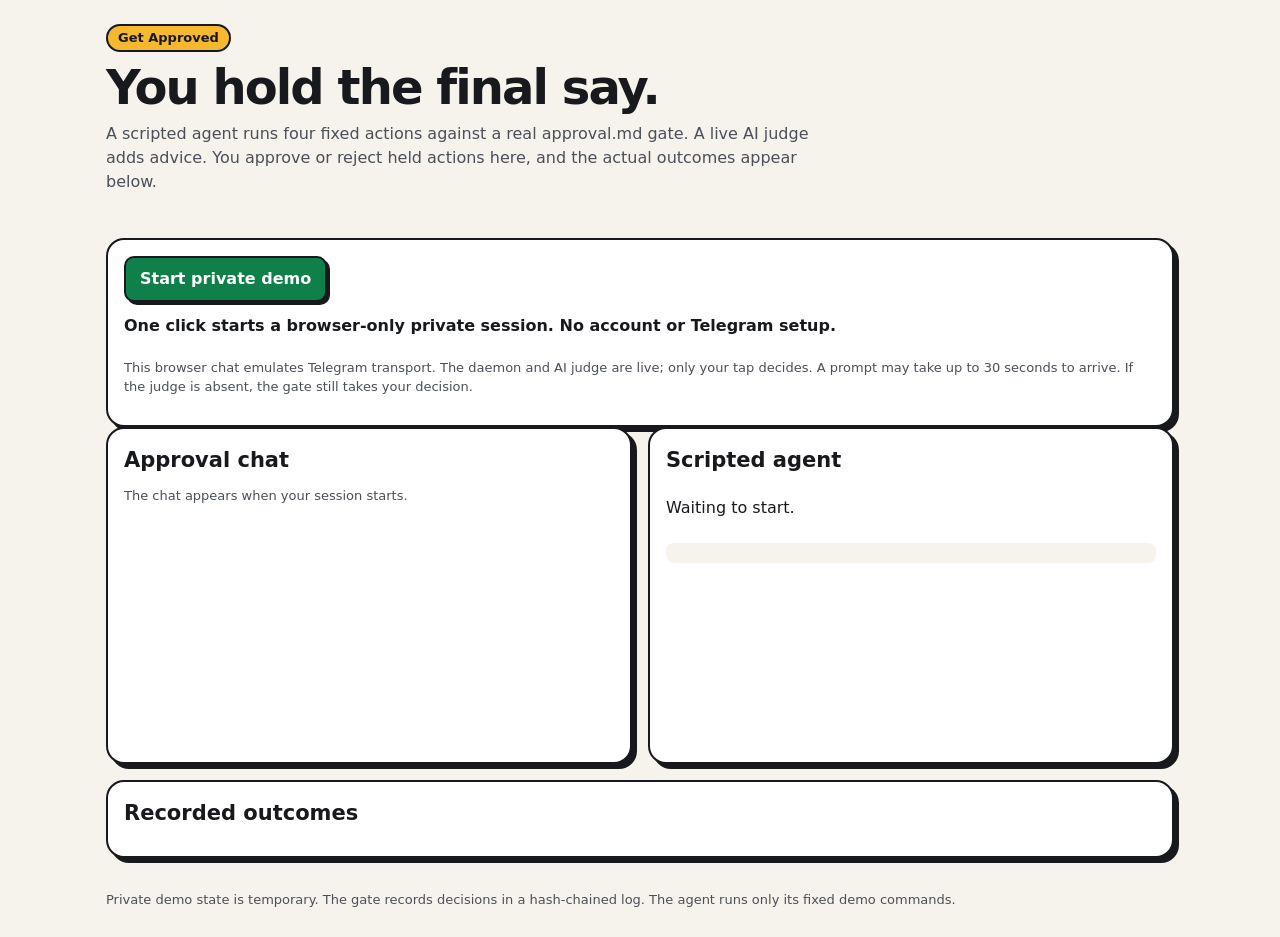
==== gateway/page.html @ 68e30655 "feat(tryit): private one-click hosted approval demo" ====
<!doctype html><html lang="en"><head><meta charset="utf-8"><meta name="viewport" content="width=device-width,initial-scale=1"><meta name="base-path" content=""><title>Get Approved · live demo</title><style>:root{color-scheme:light;--paper:#f6f3ec;--surface:#fff;--ink:#17191d;--ink2:#4a4f58;--line:#ddd7cb;--green:#10804a;--soft:#e6f4e9;--red:#c4331b;--redsoft:#fbe7e2;--gold:#f5b82e;--amber:#ff8a1f;--ambersoft:#ffe6c7}
@media(prefers-color-scheme:dark){:root{color-scheme:dark;--paper:#050608;--surface:#101318;--ink:#f7f8f8;--ink2:#c9cbd0;--line:#343840;--green:#2fc57a;--soft:#153b28;--red:#ff8a78;--redsoft:#421f1d;--gold:#ffd060;--amber:#ffab40;--ambersoft:#49321b}}
*{box-sizing:border-box}body{margin:0;background:var(--paper);color:var(--ink);font:16px/1.5 'Avenir Next',Seravek,system-ui,sans-serif}main,header,footer{max-width:1100px;margin:auto;padding:16px}header{padding-top:24px}h1{font-size:clamp(28px,5vw,48px);line-height:1.05;margin:0 0 10px;font-weight:900;letter-spacing:-.04em}h2{font-size:21px;margin:0 0 10px}p{margin:0 0 12px}.lede{max-width:70ch;color:var(--ink2)}.tag{display:inline-block;background:var(--gold);color:#17191d;border:2px solid #17191d;border-radius:30px;padding:2px 10px;font-size:13px;font-weight:800;margin-bottom:10px}.layout{display:grid;gap:16px}@media(min-width:780px){.layout{grid-template-columns:minmax(0,1fr) minmax(0,1fr)}#record{grid-column:1/-1}}.card{background:var(--surface);border:2px solid var(--ink);border-radius:18px;box-shadow:5px 5px 0 var(--ink);padding:16px;min-width:0}.row{display:flex;gap:10px;flex-wrap:wrap;align-items:center}button{font:inherit;font-weight:800;cursor:pointer;border:2px solid var(--ink);border-radius:10px;padding:9px 14px;background:var(--green);color:white;box-shadow:3px 3px 0 var(--ink)}button.secondary{background:var(--surface);color:var(--ink)}button.reject{background:var(--red)}button:disabled{opacity:.55;cursor:default}button:focus-visible,a:focus-visible{outline:3px solid var(--gold);outline-offset:3px}#notice{min-height:2em;margin-top:12px;font-weight:700}#notice.bad{color:var(--red)}.fine{font-size:13px;color:var(--ink2)}.list{list-style:none;margin:0;padding:0}.list li{border-top:1px solid var(--line);padding:10px 0}.list li:first-child{border-top:0}.status{display:inline-block;font-size:12px;border-radius:20px;padding:2px 9px;margin-right:7px;background:var(--soft);color:var(--green);font-weight:800}.status.bad{background:var(--redsoft);color:var(--red)}.status.wait{background:var(--ambersoft);color:#784305}code,pre{font:13px/1.4 ui-monospace,Menlo,monospace;overflow-wrap:anywhere}pre{white-space:pre-wrap;max-height:180px;overflow:auto;background:var(--paper);padding:10px;border-radius:8px}#chat{min-height:260px;max-height:610px;overflow:auto}.message{padding:10px;margin:8px 0;border-radius:12px;background:var(--paper);border:1px solid var(--line)}.message.judge{border-left:5px solid var(--gold)}.message.gate{border-left:5px solid var(--green)}.message strong{display:block;font-size:13px;margin-bottom:3px}.message p{white-space:pre-wrap;overflow-wrap:anywhere}.message .row{margin-top:8px}dl{display:grid;grid-template-columns:max-content 1fr;gap:5px 12px;margin:0}dt{color:var(--ink2)}dd{margin:0;overflow-wrap:anywhere}footer{font-size:13px;color:var(--ink2);padding-bottom:28px}@media(prefers-reduced-motion:reduce){*{scroll-behavior:auto!important;animation:none!important;transition:none!important}}</style></head><body>
<header><span class="tag">Get Approved</span><h1>You hold the final say.</h1><p class="lede">A scripted agent runs four fixed actions against a real approval.md gate. A live AI judge adds advice. You approve or reject held actions here, and the actual outcomes appear below.</p></header>
<main><section class="card" aria-label="Demo controls"><div class="row"><button id="start" type="button">Start private demo</button><button id="restart" type="button" class="secondary" hidden>Run again</button><button id="retry-run" type="button" class="secondary" hidden>Retry the agent</button><strong id="session-state"></strong><span id="judge-state" class="fine"></span></div><p id="notice" role="status" aria-live="polite">One click starts a browser-only private session. No account or Telegram setup.</p><p class="fine">This browser chat emulates Telegram transport. The daemon and AI judge are live; only your tap decides. A prompt may take up to 30 seconds to arrive. If the judge is absent, the gate still takes your decision.</p></section><div class="layout"><section class="card" aria-label="Approval chat"><h2>Approval chat</h2><div id="chat" role="log" aria-live="polite" aria-relevant="additions text"><p class="fine">The chat appears when your session starts.</p></div></section><section class="card" aria-label="Agent run"><h2>Scripted agent</h2><ol class="list" id="scenarios"><li>Waiting to start.</li></ol><pre id="lines"></pre></section><section class="card" id="record" aria-label="Recorded outcomes"><h2>Recorded outcomes</h2><dl id="chain"></dl></section></div></main><footer>Private demo state is temporary. The gate records decisions in a hash-chained log. The agent runs only its fixed demo commands.</footer><script>(()=>{'use strict';
const $=id=>document.getElementById(id),meta=document.querySelector('meta[name=\"base-path\"]'),base=location.pathname==='/'?new URL('.',location.href):meta&&meta.content?new URL(meta.content.replace(/\/?$/,'/'),location.origin):new URL('.',location.href),key='approved-demo-session';
function storedToken(){try{return sessionStorage.getItem(key)||'';}catch{return '';}}
function saveToken(value){try{sessionStorage.setItem(key,value);}catch{}}
function forgetToken(){try{sessionStorage.removeItem(key);}catch{}}
let token=storedToken(),busy=false,polling=false,started=false,runAttempted=false,lastChat='';
function message(text,bad=false){$('notice').textContent=text;$('notice').className=bad?'bad':'';}
function el(tag,cls,value){const n=document.createElement(tag);if(cls)n.className=cls;if(value!==undefined&&value!==null)n.textContent=String(value);return n;}
function status(value){const bad=/reject|block|fail|error/.test(value),wait=/wait|pending|prepar|start|expir|absent/.test(value);return el('span','status'+(bad?' bad':wait?' wait':''),value);}
async function request(path,method='GET',body){const h={};if(token)h['X-Approved-Session']=token;if(method==='POST')h['Content-Type']='application/json';let r;try{r=await fetch(new URL(path,base),{method,headers:h,body:method==='POST'?JSON.stringify(body||{}):undefined,cache:'no-store',redirect:'error',credentials:'omit'});}catch(e){throw Error('The demo connection failed. Retry in a moment.');}let data={};try{data=await r.json();}catch(e){}if(!r.ok){const err=Error(data.message||({429:'The demo is at capacity. Retry shortly.',503:'The demo is starting. Retry shortly.',401:'This session expired. Start a new one.',410:'This session expired. Start a new one.'}[r.status]||'The demo could not answer. Retry.'));err.status=r.status;throw err;}return data;}
function clearSession(){token='';forgetToken();started=false;runAttempted=false;$('restart').hidden=true;$('retry-run').hidden=true;$('session-state').textContent='';$('judge-state').textContent='';$('chat').replaceChildren();$('scenarios').replaceChildren();$('lines').textContent='';$('chain').replaceChildren();lastChat='';}
async function allocate(){if(busy||token)return;busy=true;$('start').disabled=true;message('Starting a private demo session…');try{const s=await request('api/session','POST');if(!s.session_token)throw Error('The demo did not return a session. Retry.');token=s.session_token;saveToken(token);started=false;runAttempted=false;message('Preparing your demo. This usually takes a few seconds.');}catch(e){message(e.status===502||!e.status?'The session request could not be confirmed. Wait a few minutes, then reload to try again.':e.message,true);if(e.status&&e.status!==502)$('start').disabled=false;}finally{busy=false;}}
async function warm(){const until=Date.now()+90000;while(Date.now()<until){message('Waking the live demo. This can take around 30 seconds…');try{const health=await request('health');if(health.status==='ok')return;}catch(e){if(e.status&&e.status!==502&&e.status!==503)throw e;}await new Promise(resolve=>setTimeout(resolve,2000));}throw Error('The demo did not wake in time. Try again shortly.');}
async function begin(){if(busy||token)return;busy=true;$('start').disabled=true;try{await warm();}catch(e){message(e.message,true);$('start').disabled=false;return;}finally{busy=false;}await allocate();if(token)await poll();}
async function run(){if(started||busy||!token)return;busy=true;$('restart').disabled=true;runAttempted=true;started=true;$('retry-run').hidden=true;message('Starting the scripted agent…');try{await request('api/run','POST');message('Agent running. Watch the chat and decide each held action.');}catch(e){started=false;$('retry-run').hidden=false;message(e.message,true);}finally{busy=false;}}
const TRACE=/^https:\/\/wandb\.ai\/[A-Za-z0-9._-]+\/[A-Za-z0-9._-]+\/r\/call\/[A-Za-z0-9-]+$/;
function traceLink(url){if(typeof url!=='string'||!TRACE.test(url))return null;const a=el('a',null,'Weave trace');a.href=url;a.target='_blank';a.rel='noopener noreferrer';return a;}
function plainTelegram(value){return String(value||'').replace(/<[^>]*>/g,'').replace(/&(#(?:x[0-9a-f]+|[0-9]+)|amp|lt|gt|quot|apos|#39);/gi,(_,e)=>{const v=e.toLowerCase();if(v==='amp')return '&';if(v==='lt')return '<';if(v==='gt')return '>';if(v==='quot')return '\"';if(v==='apos'||v==='#39')return "'";const n=v[1]==='x'?parseInt(v.slice(2),16):parseInt(v.slice(1),10);return Number.isFinite(n)&&n<=0x10ffff?String.fromCodePoint(n):'';});}
function absentReason(reason){const known={'budget-exhausted':'the live judge allowance is used up','daily-cap':'today, the live judge allowance is used up','hourly-limit':'the hourly live judge allowance is used up'};return known[reason]||reason;}
function renderRun(r){const list=$('scenarios');list.replaceChildren();if(!r){list.appendChild(el('li',null,'The scripted agent has not started.'));$('lines').textContent='';return;}for(const s of r.scenarios||[]){const li=el('li');li.appendChild(status(s.status||'pending'));li.appendChild(el('code',null,s.command||''));if(s.why)li.appendChild(el('p','fine',s.why));if(s.detail)li.appendChild(el('p','fine',s.detail));if(s.judge){let text=s.judge.state==='verdict'?'AI judge (advisory): '+s.judge.verdict+(s.judge.note?' — '+s.judge.note:''):s.judge.state==='absent'?'Judge absent'+(s.judge.reason?' — '+absentReason(s.judge.reason):'')+'. Your tap still decides.':'AI judge: '+s.judge.state;const jp=el('p','fine',text);const link=traceLink(s.judge.trace_url);if(link){jp.append(' ',link);}li.appendChild(jp);}list.appendChild(li);}$('lines').textContent=(r.lines||[]).join('\n');if(r.state==='done'){message('Run complete: '+(r.end_reason||'see the outcomes below.'));$('restart').disabled=false;}else $('restart').disabled=true;}
function renderRecord(rec){const dl=$('chain');dl.replaceChildren();if(!rec)return;const rows=[["Judge's log follow",rec.judge_chain||'unknown'],['approval log verify',(rec.log_verify||{}).status||'unknown'],['Verified log records',String((rec.log_verify||{}).records??'unknown')]];for(const [k,v] of rows){dl.append(el('dt',null,k),el('dd',null,v));}}
function renderChat(data){if(!Array.isArray(data.messages))return;const serial=JSON.stringify(data.messages);if(serial===lastChat)return;lastChat=serial;const box=$('chat');box.replaceChildren();if(!data.messages.length){box.appendChild(el('p','fine','Waiting for the first approval prompt…'));return;}for(const m of data.messages){const outer=el('article','message '+(m.bot==='judge'?'judge':'gate'));outer.appendChild(el('strong',null,m.bot==='judge'?'AI judge · advisory only':m.bot==='gate'?'Approval bot · browser chat emulating Telegram':'Demo transport message'));outer.appendChild(el('p',null,plainTelegram(m.text)));if(Array.isArray(m.buttons)&&m.buttons.length){const row=el('div','row');for(const b of m.buttons){if(typeof b.text!=='string'||typeof b.data!=='string')continue;const btn=el('button',/reject/i.test(b.text)?'reject':'',b.text);btn.type='button';btn.addEventListener('click',async()=>{btn.disabled=true;try{await request('approver/api/tap','POST',{message_id:m.message_id,data:b.data});message('Decision delivered to the real approval gate.');await poll();}catch(e){message(e.message,true);btn.disabled=false;}});row.appendChild(btn);}outer.appendChild(row);}box.appendChild(outer);}box.scrollTop=box.scrollHeight;}
async function poll(){if(!token||polling||busy)return;polling=true;try{const s=await request('api/state');const life=s.session||{};if(life.state==='starting'){message('Preparing your private demo. The machine is starting…');return;}if(life.state==='expired'){clearSession();$('start').disabled=false;message('This session expired. Start a new demo.',true);return;}if(life.state==='failed'){clearSession();$('start').disabled=false;message(life.message||'The demo could not start. Try again.',true);return;}if(life.state!=='ready'){message('Waiting for the demo to become ready…');return;}$('start').disabled=true;$('restart').hidden=false;$('session-state').textContent='Private demo ready';$('judge-state').textContent=s.health&&s.health.parts&&s.health.parts.judge?'Judge process running; advisories can still be absent':'Judge process absent; your decisions still work';if(!runAttempted&&!s.run)await run();else if(s.run){started=true;runAttempted=true;$('retry-run').hidden=true;}renderRun(s.run);renderRecord(s.record);const chat=await request('approver/api/chat');renderChat(chat);}catch(e){if(e.status===401||e.status===403||e.status===410){clearSession();$('start').disabled=false;message('This session expired. Start a new demo.',true);}else message(e.message,true);}finally{polling=false;}}
$('retry-run').addEventListener('click',run);$('start').addEventListener('click',begin);$('restart').addEventListener('click',async()=>{if(busy||!token)return;busy=true;$('restart').disabled=true;try{await request('api/reset','POST');started=false;runAttempted=false;lastChat='';$('chat').replaceChildren();$('scenarios').replaceChildren();$('lines').textContent='';$('chain').replaceChildren();message('View reset. The recorded log is untouched.');}catch(e){message(e.message,true);$('restart').disabled=false;return;}finally{busy=false;}await run();});if(token){$('start').disabled=true;$('restart').hidden=false;poll();}else if(new URL(location.href).searchParams.get('auto')==='1'){$('start').click();}setInterval(poll,1700);
})();</script></body></html>
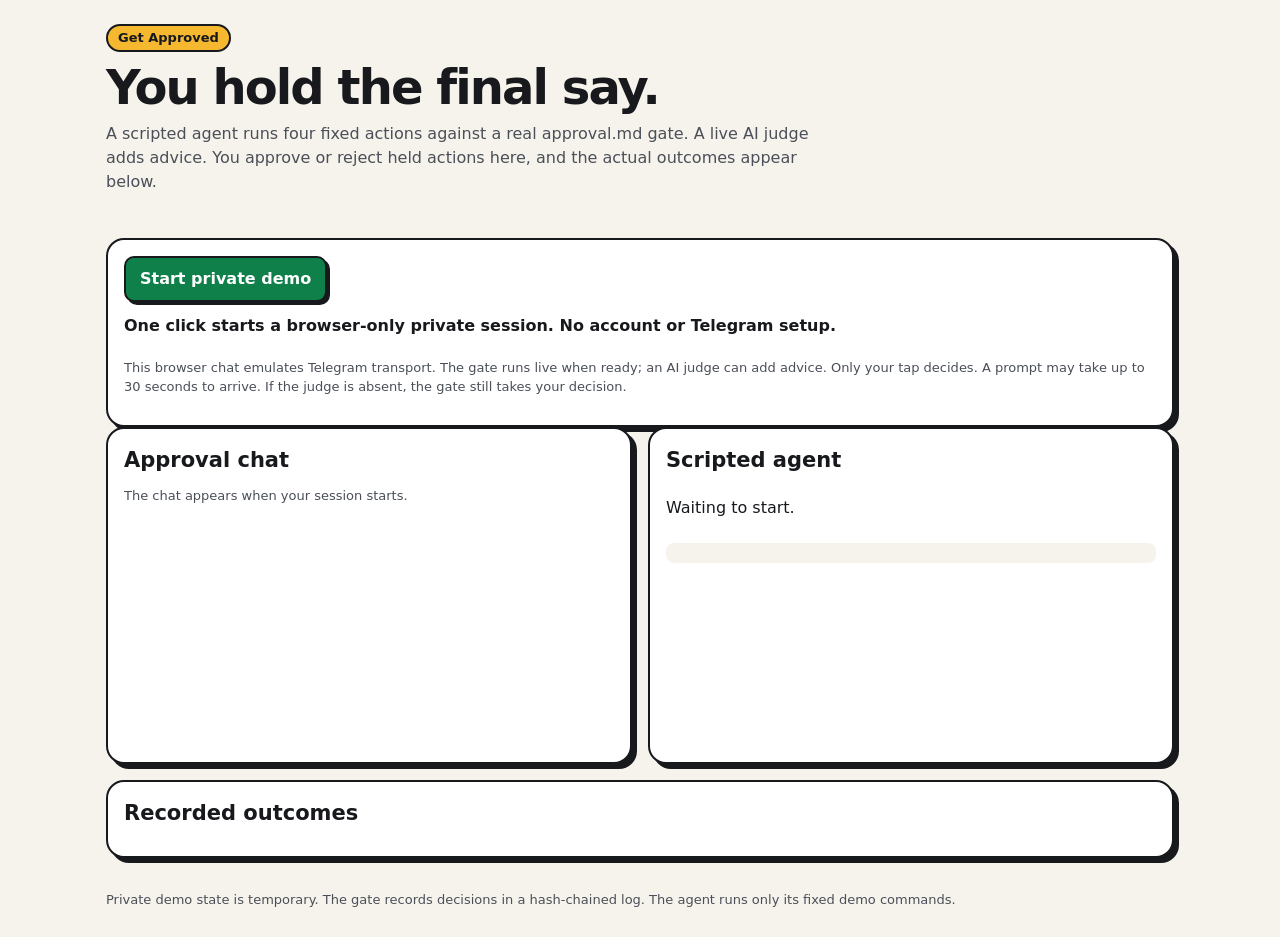
==== commit cc1968f2: "fix(tryit): isolate bot registry for reused demo slots" ====
--- a/gateway/page.html
+++ b/gateway/page.html
@@ -2,21 +2,23 @@
 @media(prefers-color-scheme:dark){:root{color-scheme:dark;--paper:#050608;--surface:#101318;--ink:#f7f8f8;--ink2:#c9cbd0;--line:#343840;--green:#2fc57a;--soft:#153b28;--red:#ff8a78;--redsoft:#421f1d;--gold:#ffd060;--amber:#ffab40;--ambersoft:#49321b}}
 *{box-sizing:border-box}body{margin:0;background:var(--paper);color:var(--ink);font:16px/1.5 'Avenir Next',Seravek,system-ui,sans-serif}main,header,footer{max-width:1100px;margin:auto;padding:16px}header{padding-top:24px}h1{font-size:clamp(28px,5vw,48px);line-height:1.05;margin:0 0 10px;font-weight:900;letter-spacing:-.04em}h2{font-size:21px;margin:0 0 10px}p{margin:0 0 12px}.lede{max-width:70ch;color:var(--ink2)}.tag{display:inline-block;background:var(--gold);color:#17191d;border:2px solid #17191d;border-radius:30px;padding:2px 10px;font-size:13px;font-weight:800;margin-bottom:10px}.layout{display:grid;gap:16px}@media(min-width:780px){.layout{grid-template-columns:minmax(0,1fr) minmax(0,1fr)}#record{grid-column:1/-1}}.card{background:var(--surface);border:2px solid var(--ink);border-radius:18px;box-shadow:5px 5px 0 var(--ink);padding:16px;min-width:0}.row{display:flex;gap:10px;flex-wrap:wrap;align-items:center}button{font:inherit;font-weight:800;cursor:pointer;border:2px solid var(--ink);border-radius:10px;padding:9px 14px;background:var(--green);color:white;box-shadow:3px 3px 0 var(--ink)}button.secondary{background:var(--surface);color:var(--ink)}button.reject{background:var(--red)}button:disabled{opacity:.55;cursor:default}button:focus-visible,a:focus-visible{outline:3px solid var(--gold);outline-offset:3px}#notice{min-height:2em;margin-top:12px;font-weight:700}#notice.bad{color:var(--red)}.fine{font-size:13px;color:var(--ink2)}.list{list-style:none;margin:0;padding:0}.list li{border-top:1px solid var(--line);padding:10px 0}.list li:first-child{border-top:0}.status{display:inline-block;font-size:12px;border-radius:20px;padding:2px 9px;margin-right:7px;background:var(--soft);color:var(--green);font-weight:800}.status.bad{background:var(--redsoft);color:var(--red)}.status.wait{background:var(--ambersoft);color:#784305}code,pre{font:13px/1.4 ui-monospace,Menlo,monospace;overflow-wrap:anywhere}pre{white-space:pre-wrap;max-height:180px;overflow:auto;background:var(--paper);padding:10px;border-radius:8px}#chat{min-height:260px;max-height:610px;overflow:auto}.message{padding:10px;margin:8px 0;border-radius:12px;background:var(--paper);border:1px solid var(--line)}.message.judge{border-left:5px solid var(--gold)}.message.gate{border-left:5px solid var(--green)}.message strong{display:block;font-size:13px;margin-bottom:3px}.message p{white-space:pre-wrap;overflow-wrap:anywhere}.message .row{margin-top:8px}dl{display:grid;grid-template-columns:max-content 1fr;gap:5px 12px;margin:0}dt{color:var(--ink2)}dd{margin:0;overflow-wrap:anywhere}footer{font-size:13px;color:var(--ink2);padding-bottom:28px}@media(prefers-reduced-motion:reduce){*{scroll-behavior:auto!important;animation:none!important;transition:none!important}}</style></head><body>
 <header><span class="tag">Get Approved</span><h1>You hold the final say.</h1><p class="lede">A scripted agent runs four fixed actions against a real approval.md gate. A live AI judge adds advice. You approve or reject held actions here, and the actual outcomes appear below.</p></header>
-<main><section class="card" aria-label="Demo controls"><div class="row"><button id="start" type="button">Start private demo</button><button id="restart" type="button" class="secondary" hidden>Run again</button><button id="retry-run" type="button" class="secondary" hidden>Retry the agent</button><strong id="session-state"></strong><span id="judge-state" class="fine"></span></div><p id="notice" role="status" aria-live="polite">One click starts a browser-only private session. No account or Telegram setup.</p><p class="fine">This browser chat emulates Telegram transport. The daemon and AI judge are live; only your tap decides. A prompt may take up to 30 seconds to arrive. If the judge is absent, the gate still takes your decision.</p></section><div class="layout"><section class="card" aria-label="Approval chat"><h2>Approval chat</h2><div id="chat" role="log" aria-live="polite" aria-relevant="additions text"><p class="fine">The chat appears when your session starts.</p></div></section><section class="card" aria-label="Agent run"><h2>Scripted agent</h2><ol class="list" id="scenarios"><li>Waiting to start.</li></ol><pre id="lines"></pre></section><section class="card" id="record" aria-label="Recorded outcomes"><h2>Recorded outcomes</h2><dl id="chain"></dl></section></div></main><footer>Private demo state is temporary. The gate records decisions in a hash-chained log. The agent runs only its fixed demo commands.</footer><script>(()=>{'use strict';
+<main><section class="card" aria-label="Demo controls"><div class="row"><button id="start" type="button">Start private demo</button><button id="restart" type="button" class="secondary" hidden>Run again</button><button id="retry-run" type="button" class="secondary" hidden>Retry the agent</button><strong id="session-state"></strong><span id="judge-state" class="fine"></span></div><p id="notice" role="status" aria-live="polite">One click starts a browser-only private session. No account or Telegram setup.</p><p class="fine">This browser chat emulates Telegram transport. The gate runs live when ready; an AI judge can add advice. Only your tap decides. A prompt may take up to 30 seconds to arrive. If the judge is absent, the gate still takes your decision.</p></section><div class="layout"><section class="card" aria-label="Approval chat"><h2>Approval chat</h2><div id="chat" role="log" aria-live="polite" aria-relevant="additions text"><p class="fine">The chat appears when your session starts.</p></div></section><section class="card" aria-label="Agent run"><h2>Scripted agent</h2><ol class="list" id="scenarios"><li>Waiting to start.</li></ol><pre id="lines"></pre></section><section class="card" id="record" aria-label="Recorded outcomes"><h2>Recorded outcomes</h2><dl id="chain"></dl></section></div></main><footer>Private demo state is temporary. The gate records decisions in a hash-chained log. The agent runs only its fixed demo commands.</footer><script>(()=>{'use strict';
 const $=id=>document.getElementById(id),meta=document.querySelector('meta[name=\"base-path\"]'),base=location.pathname==='/'?new URL('.',location.href):meta&&meta.content?new URL(meta.content.replace(/\/?$/,'/'),location.origin):new URL('.',location.href),key='approved-demo-session';
 function storedToken(){try{return sessionStorage.getItem(key)||'';}catch{return '';}}
 function saveToken(value){try{sessionStorage.setItem(key,value);}catch{}}
 function forgetToken(){try{sessionStorage.removeItem(key);}catch{}}
-let token=storedToken(),busy=false,polling=false,started=false,runAttempted=false,lastChat='';
+let token=storedToken(),busy=false,polling=false,started=false,runAttempted=false,runUncertain=false,lastChat='';
 function message(text,bad=false){$('notice').textContent=text;$('notice').className=bad?'bad':'';}
 function el(tag,cls,value){const n=document.createElement(tag);if(cls)n.className=cls;if(value!==undefined&&value!==null)n.textContent=String(value);return n;}
 function status(value){const bad=/reject|block|fail|error/.test(value),wait=/wait|pending|prepar|start|expir|absent/.test(value);return el('span','status'+(bad?' bad':wait?' wait':''),value);}
-async function request(path,method='GET',body){const h={};if(token)h['X-Approved-Session']=token;if(method==='POST')h['Content-Type']='application/json';let r;try{r=await fetch(new URL(path,base),{method,headers:h,body:method==='POST'?JSON.stringify(body||{}):undefined,cache:'no-store',redirect:'error',credentials:'omit'});}catch(e){throw Error('The demo connection failed. Retry in a moment.');}let data={};try{data=await r.json();}catch(e){}if(!r.ok){const err=Error(data.message||({429:'The demo is at capacity. Retry shortly.',503:'The demo is starting. Retry shortly.',401:'This session expired. Start a new one.',410:'This session expired. Start a new one.'}[r.status]||'The demo could not answer. Retry.'));err.status=r.status;throw err;}return data;}
-function clearSession(){token='';forgetToken();started=false;runAttempted=false;$('restart').hidden=true;$('retry-run').hidden=true;$('session-state').textContent='';$('judge-state').textContent='';$('chat').replaceChildren();$('scenarios').replaceChildren();$('lines').textContent='';$('chain').replaceChildren();lastChat='';}
-async function allocate(){if(busy||token)return;busy=true;$('start').disabled=true;message('Starting a private demo session…');try{const s=await request('api/session','POST');if(!s.session_token)throw Error('The demo did not return a session. Retry.');token=s.session_token;saveToken(token);started=false;runAttempted=false;message('Preparing your demo. This usually takes a few seconds.');}catch(e){message(e.status===502||!e.status?'The session request could not be confirmed. Wait a few minutes, then reload to try again.':e.message,true);if(e.status&&e.status!==502)$('start').disabled=false;}finally{busy=false;}}
+async function request(path,method='GET',body){const h={};if(token)h['X-Approved-Session']=token;if(method==='POST')h['Content-Type']='application/json';let r;try{r=await fetch(new URL(path,base),{method,headers:h,body:method==='POST'?JSON.stringify(body||{}):undefined,cache:'no-store',redirect:'error',credentials:'omit'});}catch(e){throw Error('The demo connection failed. Retry in a moment.');}let data={};try{data=await r.json();}catch(e){}if(!r.ok){const err=Error(data.message||({429:'The demo is at capacity. Retry shortly.',503:'The demo is starting. Retry shortly.',401:'This session expired. Start a new one.',410:'This session expired. Start a new one.'}[r.status]||'The demo could not answer. Retry.'));err.status=r.status;err.code=typeof data.code==='string'?data.code:'';throw err;}return data;}
+function clearSession(){token='';forgetToken();started=false;runAttempted=false;runUncertain=false;$('restart').hidden=true;$('retry-run').hidden=true;$('session-state').textContent='';$('judge-state').textContent='';$('chat').replaceChildren();$('scenarios').replaceChildren();$('lines').textContent='';$('chain').replaceChildren();lastChat='';}
+async function allocate(){if(busy||token)return;busy=true;$('start').disabled=true;message('Starting a private demo session…');try{const s=await request('api/session','POST');if(!s.session_token)throw Error('The demo did not return a session. Retry.');token=s.session_token;saveToken(token);started=false;runAttempted=false;runUncertain=false;message('Preparing your demo. This usually takes a few seconds.');}catch(e){message(e.status===502||!e.status?'The session request could not be confirmed. Wait a few minutes, then reload to try again.':e.message,true);if(e.status&&e.status!==502)$('start').disabled=false;}finally{busy=false;}}
 async function warm(){const until=Date.now()+90000;while(Date.now()<until){message('Waking the live demo. This can take around 30 seconds…');try{const health=await request('health');if(health.status==='ok')return;}catch(e){if(e.status&&e.status!==502&&e.status!==503)throw e;}await new Promise(resolve=>setTimeout(resolve,2000));}throw Error('The demo did not wake in time. Try again shortly.');}
 async function begin(){if(busy||token)return;busy=true;$('start').disabled=true;try{await warm();}catch(e){message(e.message,true);$('start').disabled=false;return;}finally{busy=false;}await allocate();if(token)await poll();}
-async function run(){if(started||busy||!token)return;busy=true;$('restart').disabled=true;runAttempted=true;started=true;$('retry-run').hidden=true;message('Starting the scripted agent…');try{await request('api/run','POST');message('Agent running. Watch the chat and decide each held action.');}catch(e){started=false;$('retry-run').hidden=false;message(e.message,true);}finally{busy=false;}}
+const SAFE_RUN_REFUSALS=new Set(['starting','session-starting','chat-unavailable']);
+function delay(ms){return new Promise(resolve=>setTimeout(resolve,ms));}
+async function run(){if(started||busy||!token)return;busy=true;$('restart').disabled=true;runAttempted=true;runUncertain=false;started=true;$('retry-run').hidden=true;const until=Date.now()+90000;let ambiguousPost=false;message('Preparing the agent and approver chat…');try{while(Date.now()<until){let s;try{s=await request('api/state');}catch(e){if(e.status===502||e.status===503){message('Waiting for the gate to answer…');await delay(1500);continue;}throw e;}$('session-state').textContent=s.health&&s.health.ok?'Private demo ready':'Preparing approval gate';if(s.run){message('Agent running. Watch the chat and decide each held action.');return;}if(s.session&&s.session.state==='ready'&&s.health&&s.health.ok){try{await request('api/run','POST');message('Agent running. Watch the chat and decide each held action.');return;}catch(e){if(!(e.status===503&&SAFE_RUN_REFUSALS.has(e.code))){ambiguousPost=!e.status||e.status===502;throw e;}message('The gate is finishing startup. Waiting to run the agent…');}}else message('Waiting for the gate and approver chat to become ready…');await delay(1500);}throw Error('The demo did not become ready in 90 seconds. Retry the agent.');}catch(e){started=false;runUncertain=ambiguousPost;$('retry-run').hidden=runUncertain;message(runUncertain?'The run request could not be confirmed. Waiting for its state; do not start another run.':e.message,true);}finally{busy=false;}}
 const TRACE=/^https:\/\/wandb\.ai\/[A-Za-z0-9._-]+\/[A-Za-z0-9._-]+\/r\/call\/[A-Za-z0-9-]+$/;
 function traceLink(url){if(typeof url!=='string'||!TRACE.test(url))return null;const a=el('a',null,'Weave trace');a.href=url;a.target='_blank';a.rel='noopener noreferrer';return a;}
 function plainTelegram(value){return String(value||'').replace(/<[^>]*>/g,'').replace(/&(#(?:x[0-9a-f]+|[0-9]+)|amp|lt|gt|quot|apos|#39);/gi,(_,e)=>{const v=e.toLowerCase();if(v==='amp')return '&';if(v==='lt')return '<';if(v==='gt')return '>';if(v==='quot')return '\"';if(v==='apos'||v==='#39')return "'";const n=v[1]==='x'?parseInt(v.slice(2),16):parseInt(v.slice(1),10);return Number.isFinite(n)&&n<=0x10ffff?String.fromCodePoint(n):'';});}
@@ -24,6 +26,6 @@
 function renderRun(r){const list=$('scenarios');list.replaceChildren();if(!r){list.appendChild(el('li',null,'The scripted agent has not started.'));$('lines').textContent='';return;}for(const s of r.scenarios||[]){const li=el('li');li.appendChild(status(s.status||'pending'));li.appendChild(el('code',null,s.command||''));if(s.why)li.appendChild(el('p','fine',s.why));if(s.detail)li.appendChild(el('p','fine',s.detail));if(s.judge){let text=s.judge.state==='verdict'?'AI judge (advisory): '+s.judge.verdict+(s.judge.note?' — '+s.judge.note:''):s.judge.state==='absent'?'Judge absent'+(s.judge.reason?' — '+absentReason(s.judge.reason):'')+'. Your tap still decides.':'AI judge: '+s.judge.state;const jp=el('p','fine',text);const link=traceLink(s.judge.trace_url);if(link){jp.append(' ',link);}li.appendChild(jp);}list.appendChild(li);}$('lines').textContent=(r.lines||[]).join('\n');if(r.state==='done'){message('Run complete: '+(r.end_reason||'see the outcomes below.'));$('restart').disabled=false;}else $('restart').disabled=true;}
 function renderRecord(rec){const dl=$('chain');dl.replaceChildren();if(!rec)return;const rows=[["Judge's log follow",rec.judge_chain||'unknown'],['approval log verify',(rec.log_verify||{}).status||'unknown'],['Verified log records',String((rec.log_verify||{}).records??'unknown')]];for(const [k,v] of rows){dl.append(el('dt',null,k),el('dd',null,v));}}
 function renderChat(data){if(!Array.isArray(data.messages))return;const serial=JSON.stringify(data.messages);if(serial===lastChat)return;lastChat=serial;const box=$('chat');box.replaceChildren();if(!data.messages.length){box.appendChild(el('p','fine','Waiting for the first approval prompt…'));return;}for(const m of data.messages){const outer=el('article','message '+(m.bot==='judge'?'judge':'gate'));outer.appendChild(el('strong',null,m.bot==='judge'?'AI judge · advisory only':m.bot==='gate'?'Approval bot · browser chat emulating Telegram':'Demo transport message'));outer.appendChild(el('p',null,plainTelegram(m.text)));if(Array.isArray(m.buttons)&&m.buttons.length){const row=el('div','row');for(const b of m.buttons){if(typeof b.text!=='string'||typeof b.data!=='string')continue;const btn=el('button',/reject/i.test(b.text)?'reject':'',b.text);btn.type='button';btn.addEventListener('click',async()=>{btn.disabled=true;try{await request('approver/api/tap','POST',{message_id:m.message_id,data:b.data});message('Decision delivered to the real approval gate.');await poll();}catch(e){message(e.message,true);btn.disabled=false;}});row.appendChild(btn);}outer.appendChild(row);}box.appendChild(outer);}box.scrollTop=box.scrollHeight;}
-async function poll(){if(!token||polling||busy)return;polling=true;try{const s=await request('api/state');const life=s.session||{};if(life.state==='starting'){message('Preparing your private demo. The machine is starting…');return;}if(life.state==='expired'){clearSession();$('start').disabled=false;message('This session expired. Start a new demo.',true);return;}if(life.state==='failed'){clearSession();$('start').disabled=false;message(life.message||'The demo could not start. Try again.',true);return;}if(life.state!=='ready'){message('Waiting for the demo to become ready…');return;}$('start').disabled=true;$('restart').hidden=false;$('session-state').textContent='Private demo ready';$('judge-state').textContent=s.health&&s.health.parts&&s.health.parts.judge?'Judge process running; advisories can still be absent':'Judge process absent; your decisions still work';if(!runAttempted&&!s.run)await run();else if(s.run){started=true;runAttempted=true;$('retry-run').hidden=true;}renderRun(s.run);renderRecord(s.record);const chat=await request('approver/api/chat');renderChat(chat);}catch(e){if(e.status===401||e.status===403||e.status===410){clearSession();$('start').disabled=false;message('This session expired. Start a new demo.',true);}else message(e.message,true);}finally{polling=false;}}
+async function poll(){if(!token||polling||busy)return;polling=true;try{const s=await request('api/state');const life=s.session||{};if(life.state==='starting'){message('Preparing your private demo. The machine is starting…');return;}if(life.state==='expired'){clearSession();$('start').disabled=false;message('This session expired. Start a new demo.',true);return;}if(life.state==='failed'){clearSession();$('start').disabled=false;message(life.message||'The demo could not start. Try again.',true);return;}if(life.state!=='ready'){message('Waiting for the demo to become ready…');return;}$('start').disabled=true;$('restart').hidden=false;$('session-state').textContent=s.health&&s.health.ok?'Private demo ready':'Preparing approval gate';$('judge-state').textContent=s.health&&s.health.parts&&s.health.parts.judge?'Judge process running; advisories can still be absent':'Judge process absent; your decisions still work';if(!runAttempted&&!s.run)await run();else if(s.run){started=true;runAttempted=true;runUncertain=false;$('retry-run').hidden=true;}else if(runUncertain){message('The run request could not be confirmed. Waiting for its state; do not start another run.',true);}renderRun(s.run);renderRecord(s.record);const chat=await request('approver/api/chat');renderChat(chat);}catch(e){if(e.status===401||e.status===403||e.status===410){clearSession();$('start').disabled=false;message('This session expired. Start a new demo.',true);}else message(e.message,true);}finally{polling=false;}}
 $('retry-run').addEventListener('click',run);$('start').addEventListener('click',begin);$('restart').addEventListener('click',async()=>{if(busy||!token)return;busy=true;$('restart').disabled=true;try{await request('api/reset','POST');started=false;runAttempted=false;lastChat='';$('chat').replaceChildren();$('scenarios').replaceChildren();$('lines').textContent='';$('chain').replaceChildren();message('View reset. The recorded log is untouched.');}catch(e){message(e.message,true);$('restart').disabled=false;return;}finally{busy=false;}await run();});if(token){$('start').disabled=true;$('restart').hidden=false;poll();}else if(new URL(location.href).searchParams.get('auto')==='1'){$('start').click();}setInterval(poll,1700);
 })();</script></body></html>
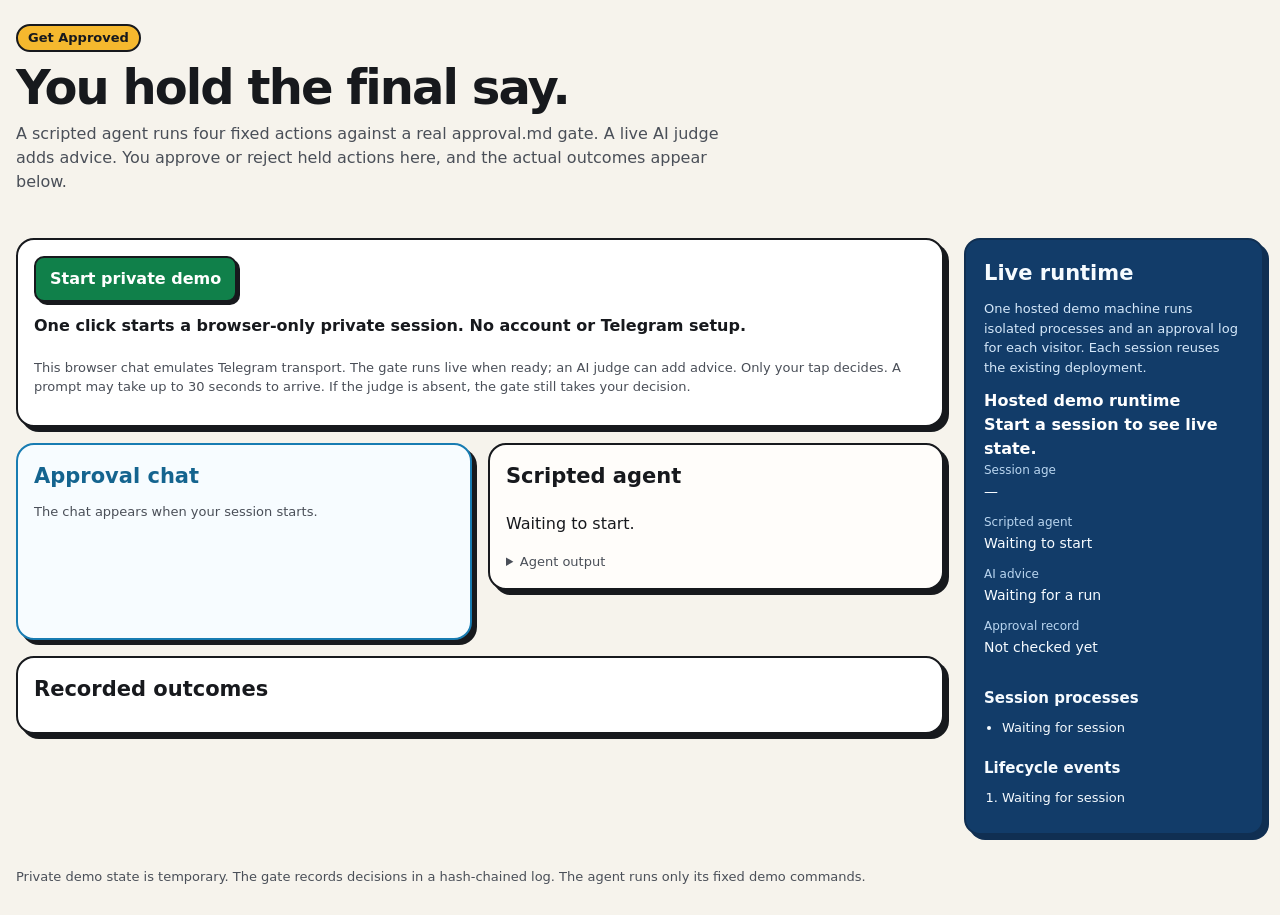
==== commit 02e3c158: "feat(tryit): show isolated live runtime evidence" ====
--- a/gateway/page.html
+++ b/gateway/page.html
@@ -1,8 +1,12 @@
 <!doctype html><html lang="en"><head><meta charset="utf-8"><meta name="viewport" content="width=device-width,initial-scale=1"><meta name="base-path" content=""><title>Get Approved · live demo</title><style>:root{color-scheme:light;--paper:#f6f3ec;--surface:#fff;--ink:#17191d;--ink2:#4a4f58;--line:#ddd7cb;--green:#10804a;--soft:#e6f4e9;--red:#c4331b;--redsoft:#fbe7e2;--gold:#f5b82e;--amber:#ff8a1f;--ambersoft:#ffe6c7}
 @media(prefers-color-scheme:dark){:root{color-scheme:dark;--paper:#050608;--surface:#101318;--ink:#f7f8f8;--ink2:#c9cbd0;--line:#343840;--green:#2fc57a;--soft:#153b28;--red:#ff8a78;--redsoft:#421f1d;--gold:#ffd060;--amber:#ffab40;--ambersoft:#49321b}}
-*{box-sizing:border-box}body{margin:0;background:var(--paper);color:var(--ink);font:16px/1.5 'Avenir Next',Seravek,system-ui,sans-serif}main,header,footer{max-width:1100px;margin:auto;padding:16px}header{padding-top:24px}h1{font-size:clamp(28px,5vw,48px);line-height:1.05;margin:0 0 10px;font-weight:900;letter-spacing:-.04em}h2{font-size:21px;margin:0 0 10px}p{margin:0 0 12px}.lede{max-width:70ch;color:var(--ink2)}.tag{display:inline-block;background:var(--gold);color:#17191d;border:2px solid #17191d;border-radius:30px;padding:2px 10px;font-size:13px;font-weight:800;margin-bottom:10px}.layout{display:grid;gap:16px}@media(min-width:780px){.layout{grid-template-columns:minmax(0,1fr) minmax(0,1fr)}#record{grid-column:1/-1}}.card{background:var(--surface);border:2px solid var(--ink);border-radius:18px;box-shadow:5px 5px 0 var(--ink);padding:16px;min-width:0}.row{display:flex;gap:10px;flex-wrap:wrap;align-items:center}button{font:inherit;font-weight:800;cursor:pointer;border:2px solid var(--ink);border-radius:10px;padding:9px 14px;background:var(--green);color:white;box-shadow:3px 3px 0 var(--ink)}button.secondary{background:var(--surface);color:var(--ink)}button.reject{background:var(--red)}button:disabled{opacity:.55;cursor:default}button:focus-visible,a:focus-visible{outline:3px solid var(--gold);outline-offset:3px}#notice{min-height:2em;margin-top:12px;font-weight:700}#notice.bad{color:var(--red)}.fine{font-size:13px;color:var(--ink2)}.list{list-style:none;margin:0;padding:0}.list li{border-top:1px solid var(--line);padding:10px 0}.list li:first-child{border-top:0}.status{display:inline-block;font-size:12px;border-radius:20px;padding:2px 9px;margin-right:7px;background:var(--soft);color:var(--green);font-weight:800}.status.bad{background:var(--redsoft);color:var(--red)}.status.wait{background:var(--ambersoft);color:#784305}code,pre{font:13px/1.4 ui-monospace,Menlo,monospace;overflow-wrap:anywhere}pre{white-space:pre-wrap;max-height:180px;overflow:auto;background:var(--paper);padding:10px;border-radius:8px}#chat{min-height:260px;max-height:610px;overflow:auto}.message{padding:10px;margin:8px 0;border-radius:12px;background:var(--paper);border:1px solid var(--line)}.message.judge{border-left:5px solid var(--gold)}.message.gate{border-left:5px solid var(--green)}.message strong{display:block;font-size:13px;margin-bottom:3px}.message p{white-space:pre-wrap;overflow-wrap:anywhere}.message .row{margin-top:8px}dl{display:grid;grid-template-columns:max-content 1fr;gap:5px 12px;margin:0}dt{color:var(--ink2)}dd{margin:0;overflow-wrap:anywhere}footer{font-size:13px;color:var(--ink2);padding-bottom:28px}@media(prefers-reduced-motion:reduce){*{scroll-behavior:auto!important;animation:none!important;transition:none!important}}</style></head><body>
+*{box-sizing:border-box}body{margin:0;background:var(--paper);color:var(--ink);font:16px/1.5 'Avenir Next',Seravek,system-ui,sans-serif}main,header,footer{max-width:1100px;margin:auto;padding:16px}header{padding-top:24px}h1{font-size:clamp(28px,5vw,48px);line-height:1.05;margin:0 0 10px;font-weight:900;letter-spacing:-.04em}h2{font-size:21px;margin:0 0 10px}p{margin:0 0 12px}.lede{max-width:70ch;color:var(--ink2)}.tag{display:inline-block;background:var(--gold);color:#17191d;border:2px solid #17191d;border-radius:30px;padding:2px 10px;font-size:13px;font-weight:800;margin-bottom:10px}.layout{display:grid;gap:16px}@media(min-width:780px){.layout{grid-template-columns:minmax(0,1fr) minmax(0,1fr)}#record{grid-column:1/-1}}.card{background:var(--surface);border:2px solid var(--ink);border-radius:18px;box-shadow:5px 5px 0 var(--ink);padding:16px;min-width:0}.row{display:flex;gap:10px;flex-wrap:wrap;align-items:center}button{font:inherit;font-weight:800;cursor:pointer;border:2px solid var(--ink);border-radius:10px;padding:9px 14px;background:var(--green);color:white;box-shadow:3px 3px 0 var(--ink)}button.secondary{background:var(--surface);color:var(--ink)}button.reject{background:var(--red)}button:disabled{opacity:.55;cursor:default}button:focus-visible,a:focus-visible{outline:3px solid var(--gold);outline-offset:3px}#notice{min-height:2em;margin-top:12px;font-weight:700}#notice.bad{color:var(--red)}.fine{font-size:13px;color:var(--ink2)}.list{list-style:none;margin:0;padding:0}.list li{border-top:1px solid var(--line);padding:10px 0}.list li:first-child{border-top:0}.status{display:inline-block;font-size:12px;border-radius:20px;padding:2px 9px;margin-right:7px;background:var(--soft);color:var(--green);font-weight:800}.status.bad{background:var(--redsoft);color:var(--red)}.status.wait{background:var(--ambersoft);color:#784305}code,pre{font:13px/1.4 ui-monospace,Menlo,monospace;overflow-wrap:anywhere}pre{white-space:pre-wrap;max-height:180px;overflow:auto;background:var(--paper);padding:10px;border-radius:8px}#chat{min-height:260px;max-height:610px;overflow:auto}.message{padding:10px;margin:8px 0;border-radius:12px;background:var(--paper);border:1px solid var(--line)}.message.judge{border-left:5px solid var(--gold)}.message.gate{border-left:5px solid var(--green)}.message strong{display:block;font-size:13px;margin-bottom:3px}.message p{white-space:pre-wrap;overflow-wrap:anywhere}.message .row{margin-top:8px}dl{display:grid;grid-template-columns:max-content 1fr;gap:5px 12px;margin:0}dt{color:var(--ink2)}dd{margin:0;overflow-wrap:anywhere}footer{font-size:13px;color:var(--ink2);padding-bottom:28px}@media(prefers-reduced-motion:reduce){*{scroll-behavior:auto!important;animation:none!important;transition:none!important}}
+header,main,footer{max-width:1460px}.workspace{display:grid;gap:20px;align-items:start}.demo-main{min-width:0;display:grid;gap:16px}@media(min-width:1120px){.workspace{grid-template-columns:minmax(0,1fr) 300px}.ops-rail{position:sticky;top:12px}}.layout{align-items:start}.card.chat-card{border-color:#187cb2;background:#f7fcff}.chat-card h2{color:#14648f}.card.agent-card{background:#fffdfa}.message{background:#eaf6fc;border-color:#c8e6f6}.message.gate{border-left-color:#159b6c}.message.judge{background:#fff8df}.message .row button{font-size:15px}#chat{min-height:120px;max-height:none;overflow:visible}pre{max-height:none;overflow:visible}#lines{margin-bottom:0}.ops-rail{min-width:0;background:#123c69;color:#f6fbff;border:2px solid #102f52;border-radius:16px;padding:18px;box-shadow:5px 5px 0 #102f52}.ops-rail h2{font-size:21px}.ops-rail h3{font-size:15px;margin:20px 0 8px}.ops-rail p{font-size:13px;line-height:1.5;color:#d5e8fa}.ops-rail strong{color:#fff}.ops-rail dl{display:grid;grid-template-columns:1fr;gap:2px}.ops-rail dt{font-size:12px;color:#bad6f0}.ops-rail dd{margin:0 0 9px;font-size:14px;overflow-wrap:anywhere}.ops-rail a{color:#fff;text-decoration-color:#a4d5f6}.ops-rail ol,.ops-rail ul{margin:0;padding-left:18px;font-size:13px}.ops-rail li{margin:0 0 8px}.ops-rail .good{color:#9ce9bd}.ops-rail .quiet{color:#d5e8fa}.ops-rail .bad{color:#ffafa2}details.current-payload{margin:8px 0;border:1px solid #b4d7e9;border-radius:8px;padding:10px}details.current-payload summary{cursor:pointer;font-weight:700}details.history{margin-top:14px;border-top:1px solid #b4d7e9;padding-top:10px}details.history summary{cursor:pointer;font-weight:700;color:#14648f}details.history .message{font-size:14px}details.payload{margin-top:6px}details.payload summary{cursor:pointer;font-size:13px;color:var(--ink2)}.agent-meta{color:var(--ink2);font-size:13px}.agent-card code{font-weight:700}@media(max-width:779px){.layout{grid-template-columns:1fr}.workspace{gap:16px}.ops-rail{position:static}}@media(prefers-color-scheme:dark){.card.chat-card{background:#0c2230;border-color:#328bbb}.chat-card h2{color:#93d6f7}.card.agent-card{background:#151b22}.message{background:#183344;border-color:#31566d}.message.judge{background:#463a1d}.ops-rail{background:#0b2a49;border-color:#031b31}.ops-rail p,.ops-rail .quiet{color:#c4dcee}details.history{border-color:#31566d}details.history summary{color:#93d6f7}}</style></head><body>
 <header><span class="tag">Get Approved</span><h1>You hold the final say.</h1><p class="lede">A scripted agent runs four fixed actions against a real approval.md gate. A live AI judge adds advice. You approve or reject held actions here, and the actual outcomes appear below.</p></header>
-<main><section class="card" aria-label="Demo controls"><div class="row"><button id="start" type="button">Start private demo</button><button id="restart" type="button" class="secondary" hidden>Run again</button><button id="retry-run" type="button" class="secondary" hidden>Retry the agent</button><strong id="session-state"></strong><span id="judge-state" class="fine"></span></div><p id="notice" role="status" aria-live="polite">One click starts a browser-only private session. No account or Telegram setup.</p><p class="fine">This browser chat emulates Telegram transport. The gate runs live when ready; an AI judge can add advice. Only your tap decides. A prompt may take up to 30 seconds to arrive. If the judge is absent, the gate still takes your decision.</p></section><div class="layout"><section class="card" aria-label="Approval chat"><h2>Approval chat</h2><div id="chat" role="log" aria-live="polite" aria-relevant="additions text"><p class="fine">The chat appears when your session starts.</p></div></section><section class="card" aria-label="Agent run"><h2>Scripted agent</h2><ol class="list" id="scenarios"><li>Waiting to start.</li></ol><pre id="lines"></pre></section><section class="card" id="record" aria-label="Recorded outcomes"><h2>Recorded outcomes</h2><dl id="chain"></dl></section></div></main><footer>Private demo state is temporary. The gate records decisions in a hash-chained log. The agent runs only its fixed demo commands.</footer><script>(()=>{'use strict';
+<main><div class="workspace"><div class="demo-main">
+<section class="card" aria-label="Demo controls"><div class="row"><button id="start" type="button">Start private demo</button><button id="restart" type="button" class="secondary" hidden>Run again</button><button id="retry-run" type="button" class="secondary" hidden>Retry the agent</button><strong id="session-state"></strong><span id="judge-state" class="fine"></span></div><p id="notice" role="status" aria-live="polite">One click starts a browser-only private session. No account or Telegram setup.</p><p class="fine">This browser chat emulates Telegram transport. The gate runs live when ready; an AI judge can add advice. Only your tap decides. A prompt may take up to 30 seconds to arrive. If the judge is absent, the gate still takes your decision.</p></section>
+<div class="layout"><section class="card chat-card" aria-label="Approval chat"><h2>Approval chat</h2><div id="chat" role="log" aria-live="polite" aria-relevant="additions text"><p class="fine">The chat appears when your session starts.</p></div></section><section class="card agent-card" aria-label="Agent run"><h2>Scripted agent</h2><ol class="list" id="scenarios"><li>Waiting to start.</li></ol><details class="payload" id="agent-output"><summary>Agent output</summary><pre id="lines"></pre></details></section><section class="card" id="record" aria-label="Recorded outcomes"><h2>Recorded outcomes</h2><dl id="chain"></dl></section></div>
+</div><aside class="ops-rail" aria-label="Live runtime"><h2>Live runtime</h2><p>One hosted demo machine runs isolated processes and an approval log for each visitor. Each session reuses the existing deployment.</p><strong id="ops-host">Hosted demo runtime</strong><br><strong id="ops-session">Start a session to see live state.</strong><dl><dt>Session age</dt><dd id="ops-age">—</dd><dt>Scripted agent</dt><dd id="ops-agent">Waiting to start</dd><dt>AI advice</dt><dd id="ops-model">Waiting for a run</dd><dt>Approval record</dt><dd id="ops-proof">Not checked yet</dd></dl><div id="ops-trace"></div><h3>Session processes</h3><ul id="ops-processes"><li>Waiting for session</li></ul><h3>Lifecycle events</h3><ol id="ops-events"><li>Waiting for session</li></ol></aside></div></main><footer>Private demo state is temporary. The gate records decisions in a hash-chained log. The agent runs only its fixed demo commands.</footer><script>(()=>{'use strict';
 const $=id=>document.getElementById(id),meta=document.querySelector('meta[name=\"base-path\"]'),base=location.pathname==='/'?new URL('.',location.href):meta&&meta.content?new URL(meta.content.replace(/\/?$/,'/'),location.origin):new URL('.',location.href),key='approved-demo-session';
 function storedToken(){try{return sessionStorage.getItem(key)||'';}catch{return '';}}
 function saveToken(value){try{sessionStorage.setItem(key,value);}catch{}}
@@ -10,22 +14,28 @@
 let token=storedToken(),busy=false,polling=false,started=false,runAttempted=false,runUncertain=false,lastChat='';
 function message(text,bad=false){$('notice').textContent=text;$('notice').className=bad?'bad':'';}
 function el(tag,cls,value){const n=document.createElement(tag);if(cls)n.className=cls;if(value!==undefined&&value!==null)n.textContent=String(value);return n;}
-function status(value){const bad=/reject|block|fail|error/.test(value),wait=/wait|pending|prepar|start|expir|absent/.test(value);return el('span','status'+(bad?' bad':wait?' wait':''),value);}
+function status(value){const bad=/reject|block|fail|error/.test(value),wait=/wait|pending|prepar|start|expir|absent|stop/.test(value);return el('span','status'+(bad?' bad':wait?' wait':''),value);}
 async function request(path,method='GET',body){const h={};if(token)h['X-Approved-Session']=token;if(method==='POST')h['Content-Type']='application/json';let r;try{r=await fetch(new URL(path,base),{method,headers:h,body:method==='POST'?JSON.stringify(body||{}):undefined,cache:'no-store',redirect:'error',credentials:'omit'});}catch(e){throw Error('The demo connection failed. Retry in a moment.');}let data={};try{data=await r.json();}catch(e){}if(!r.ok){const err=Error(data.message||({429:'The demo is at capacity. Retry shortly.',503:'The demo is starting. Retry shortly.',401:'This session expired. Start a new one.',410:'This session expired. Start a new one.'}[r.status]||'The demo could not answer. Retry.'));err.status=r.status;err.code=typeof data.code==='string'?data.code:'';throw err;}return data;}
-function clearSession(){token='';forgetToken();started=false;runAttempted=false;runUncertain=false;$('restart').hidden=true;$('retry-run').hidden=true;$('session-state').textContent='';$('judge-state').textContent='';$('chat').replaceChildren();$('scenarios').replaceChildren();$('lines').textContent='';$('chain').replaceChildren();lastChat='';}
+function clearSession(){token='';forgetToken();started=false;runAttempted=false;runUncertain=false;$('restart').hidden=true;$('retry-run').hidden=true;$('session-state').textContent='';$('judge-state').textContent='';$('chat').replaceChildren();$('scenarios').replaceChildren();$('lines').textContent='';$('chain').replaceChildren();lastChat='';$('ops-host').textContent='Hosted demo runtime';$('ops-session').textContent='Start a session to see live state.';$('ops-age').textContent='—';$('ops-agent').textContent='Waiting to start';$('ops-model').textContent='Waiting for a run';$('ops-proof').textContent='Not checked yet';$('ops-trace').replaceChildren();$('ops-processes').replaceChildren(el('li',null,'Waiting for session'));$('ops-events').replaceChildren(el('li',null,'Waiting for session'));}
 async function allocate(){if(busy||token)return;busy=true;$('start').disabled=true;message('Starting a private demo session…');try{const s=await request('api/session','POST');if(!s.session_token)throw Error('The demo did not return a session. Retry.');token=s.session_token;saveToken(token);started=false;runAttempted=false;runUncertain=false;message('Preparing your demo. This usually takes a few seconds.');}catch(e){message(e.status===502||!e.status?'The session request could not be confirmed. Wait a few minutes, then reload to try again.':e.message,true);if(e.status&&e.status!==502)$('start').disabled=false;}finally{busy=false;}}
 async function warm(){const until=Date.now()+90000;while(Date.now()<until){message('Waking the live demo. This can take around 30 seconds…');try{const health=await request('health');if(health.status==='ok')return;}catch(e){if(e.status&&e.status!==502&&e.status!==503)throw e;}await new Promise(resolve=>setTimeout(resolve,2000));}throw Error('The demo did not wake in time. Try again shortly.');}
 async function begin(){if(busy||token)return;busy=true;$('start').disabled=true;try{await warm();}catch(e){message(e.message,true);$('start').disabled=false;return;}finally{busy=false;}await allocate();if(token)await poll();}
 const SAFE_RUN_REFUSALS=new Set(['starting','session-starting','chat-unavailable']);
 function delay(ms){return new Promise(resolve=>setTimeout(resolve,ms));}
-async function run(){if(started||busy||!token)return;busy=true;$('restart').disabled=true;runAttempted=true;runUncertain=false;started=true;$('retry-run').hidden=true;const until=Date.now()+90000;let ambiguousPost=false;message('Preparing the agent and approver chat…');try{while(Date.now()<until){let s;try{s=await request('api/state');}catch(e){if(e.status===502||e.status===503){message('Waiting for the gate to answer…');await delay(1500);continue;}throw e;}$('session-state').textContent=s.health&&s.health.ok?'Private demo ready':'Preparing approval gate';if(s.run){message('Agent running. Watch the chat and decide each held action.');return;}if(s.session&&s.session.state==='ready'&&s.health&&s.health.ok){try{await request('api/run','POST');message('Agent running. Watch the chat and decide each held action.');return;}catch(e){if(!(e.status===503&&SAFE_RUN_REFUSALS.has(e.code))){ambiguousPost=!e.status||e.status===502;throw e;}message('The gate is finishing startup. Waiting to run the agent…');}}else message('Waiting for the gate and approver chat to become ready…');await delay(1500);}throw Error('The demo did not become ready in 90 seconds. Retry the agent.');}catch(e){started=false;runUncertain=ambiguousPost;$('retry-run').hidden=runUncertain;message(runUncertain?'The run request could not be confirmed. Waiting for its state; do not start another run.':e.message,true);}finally{busy=false;}}
+async function run(){if(started||busy||!token)return;busy=true;$('restart').disabled=true;runAttempted=true;runUncertain=false;started=true;$('retry-run').hidden=true;const until=Date.now()+90000;let ambiguousPost=false;message('Preparing the agent and approver chat…');try{while(Date.now()<until){let s;try{s=await request('api/state');}catch(e){if(e.status===502||e.status===503){message('Waiting for the gate to answer…');await delay(1500);continue;}throw e;}renderTelemetry(s);$('session-state').textContent=s.health&&s.health.ok?'Private demo ready':'Preparing approval gate';if(s.run){message('Agent running. Watch the chat and decide each held action.');return;}if(s.session&&s.session.state==='ready'&&s.health&&s.health.ok){try{await request('api/run','POST');message('Agent running. Watch the chat and decide each held action.');return;}catch(e){if(!(e.status===503&&SAFE_RUN_REFUSALS.has(e.code))){ambiguousPost=!e.status||e.status===502;throw e;}message('The gate is finishing startup. Waiting to run the agent…');}}else message('Waiting for the gate and approver chat to become ready…');await delay(1500);}throw Error('The demo did not become ready in 90 seconds. Retry the agent.');}catch(e){started=false;runUncertain=ambiguousPost;$('retry-run').hidden=runUncertain;message(runUncertain?'The run request could not be confirmed. Waiting for its state; do not start another run.':e.message,true);}finally{busy=false;}}
 const TRACE=/^https:\/\/wandb\.ai\/[A-Za-z0-9._-]+\/[A-Za-z0-9._-]+\/r\/call\/[A-Za-z0-9-]+$/;
 function traceLink(url){if(typeof url!=='string'||!TRACE.test(url))return null;const a=el('a',null,'Weave trace');a.href=url;a.target='_blank';a.rel='noopener noreferrer';return a;}
 function plainTelegram(value){return String(value||'').replace(/<[^>]*>/g,'').replace(/&(#(?:x[0-9a-f]+|[0-9]+)|amp|lt|gt|quot|apos|#39);/gi,(_,e)=>{const v=e.toLowerCase();if(v==='amp')return '&';if(v==='lt')return '<';if(v==='gt')return '>';if(v==='quot')return '\"';if(v==='apos'||v==='#39')return "'";const n=v[1]==='x'?parseInt(v.slice(2),16):parseInt(v.slice(1),10);return Number.isFinite(n)&&n<=0x10ffff?String.fromCodePoint(n):'';});}
 function absentReason(reason){const known={'budget-exhausted':'the live judge allowance is used up','daily-cap':'today, the live judge allowance is used up','hourly-limit':'the hourly live judge allowance is used up'};return known[reason]||reason;}
 function renderRun(r){const list=$('scenarios');list.replaceChildren();if(!r){list.appendChild(el('li',null,'The scripted agent has not started.'));$('lines').textContent='';return;}for(const s of r.scenarios||[]){const li=el('li');li.appendChild(status(s.status||'pending'));li.appendChild(el('code',null,s.command||''));if(s.why)li.appendChild(el('p','fine',s.why));if(s.detail)li.appendChild(el('p','fine',s.detail));if(s.judge){let text=s.judge.state==='verdict'?'AI judge (advisory): '+s.judge.verdict+(s.judge.note?' — '+s.judge.note:''):s.judge.state==='absent'?'Judge absent'+(s.judge.reason?' — '+absentReason(s.judge.reason):'')+'. Your tap still decides.':'AI judge: '+s.judge.state;const jp=el('p','fine',text);const link=traceLink(s.judge.trace_url);if(link){jp.append(' ',link);}li.appendChild(jp);}list.appendChild(li);}$('lines').textContent=(r.lines||[]).join('\n');if(r.state==='done'){message('Run complete: '+(r.end_reason||'see the outcomes below.'));$('restart').disabled=false;}else $('restart').disabled=true;}
 function renderRecord(rec){const dl=$('chain');dl.replaceChildren();if(!rec)return;const rows=[["Judge's log follow",rec.judge_chain||'unknown'],['approval log verify',(rec.log_verify||{}).status||'unknown'],['Verified log records',String((rec.log_verify||{}).records??'unknown')]];for(const [k,v] of rows){dl.append(el('dt',null,k),el('dd',null,v));}}
-function renderChat(data){if(!Array.isArray(data.messages))return;const serial=JSON.stringify(data.messages);if(serial===lastChat)return;lastChat=serial;const box=$('chat');box.replaceChildren();if(!data.messages.length){box.appendChild(el('p','fine','Waiting for the first approval prompt…'));return;}for(const m of data.messages){const outer=el('article','message '+(m.bot==='judge'?'judge':'gate'));outer.appendChild(el('strong',null,m.bot==='judge'?'AI judge · advisory only':m.bot==='gate'?'Approval bot · browser chat emulating Telegram':'Demo transport message'));outer.appendChild(el('p',null,plainTelegram(m.text)));if(Array.isArray(m.buttons)&&m.buttons.length){const row=el('div','row');for(const b of m.buttons){if(typeof b.text!=='string'||typeof b.data!=='string')continue;const btn=el('button',/reject/i.test(b.text)?'reject':'',b.text);btn.type='button';btn.addEventListener('click',async()=>{btn.disabled=true;try{await request('approver/api/tap','POST',{message_id:m.message_id,data:b.data});message('Decision delivered to the real approval gate.');await poll();}catch(e){message(e.message,true);btn.disabled=false;}});row.appendChild(btn);}outer.appendChild(row);}box.appendChild(outer);}box.scrollTop=box.scrollHeight;}
-async function poll(){if(!token||polling||busy)return;polling=true;try{const s=await request('api/state');const life=s.session||{};if(life.state==='starting'){message('Preparing your private demo. The machine is starting…');return;}if(life.state==='expired'){clearSession();$('start').disabled=false;message('This session expired. Start a new demo.',true);return;}if(life.state==='failed'){clearSession();$('start').disabled=false;message(life.message||'The demo could not start. Try again.',true);return;}if(life.state!=='ready'){message('Waiting for the demo to become ready…');return;}$('start').disabled=true;$('restart').hidden=false;$('session-state').textContent=s.health&&s.health.ok?'Private demo ready':'Preparing approval gate';$('judge-state').textContent=s.health&&s.health.parts&&s.health.parts.judge?'Judge process running; advisories can still be absent':'Judge process absent; your decisions still work';if(!runAttempted&&!s.run)await run();else if(s.run){started=true;runAttempted=true;runUncertain=false;$('retry-run').hidden=true;}else if(runUncertain){message('The run request could not be confirmed. Waiting for its state; do not start another run.',true);}renderRun(s.run);renderRecord(s.record);const chat=await request('approver/api/chat');renderChat(chat);}catch(e){if(e.status===401||e.status===403||e.status===410){clearSession();$('start').disabled=false;message('This session expired. Start a new demo.',true);}else message(e.message,true);}finally{polling=false;}}
+function chatMessage(m){const outer=el('article','message '+(m.bot==='judge'?'judge':'gate'));outer.appendChild(el('strong',null,m.bot==='judge'?'AI judge · advisory only':m.bot==='gate'?'Approval bot · browser chat emulating Telegram':'Demo transport message'));outer.appendChild(el('p',null,plainTelegram(m.text)));if(Array.isArray(m.buttons)&&m.buttons.length){const row=el('div','row');for(const b of m.buttons){if(typeof b.text!=='string'||typeof b.data!=='string')continue;const btn=el('button',/reject/i.test(b.text)?'reject':'',b.text);btn.type='button';btn.addEventListener('click',async()=>{btn.disabled=true;try{await request('approver/api/tap','POST',{message_id:m.message_id,data:b.data});message('Decision delivered to the real approval gate.');await poll();}catch(e){message(e.message,true);btn.disabled=false;}});row.appendChild(btn);}outer.appendChild(row);}return outer;}
+function renderChat(data){if(!Array.isArray(data.messages))return;const serial=JSON.stringify(data.messages);if(serial===lastChat)return;lastChat=serial;const box=$('chat'),wasOpen=box.querySelector?.('details.history')?.open||false,payloadOpen=box.querySelector?.('details.current-payload')?.open||false;box.replaceChildren();if(!data.messages.length){box.appendChild(el('p','fine','Waiting for the first approval prompt…'));return;}const messages=data.messages,active=messages.findLastIndex(m=>Array.isArray(m.buttons)&&m.buttons.length),latest=messages.length-1,header=active>=0?messages.findLastIndex((m,i)=>i<active&&m.bot==='gate'&&plainTelegram(m.text).startsWith('APPROVAL REQUIRED')):-1,visible=new Set([latest]);if(active>=0)for(let i=Math.max(0,header);i<=active;i++)visible.add(i);const latestJudge=messages.findLastIndex(m=>m.bot==='judge');if(latestJudge>=0)visible.add(latestJudge);const hidden=messages.filter((_,i)=>!visible.has(i));if(hidden.length){const history=el('details','history');history.open=wasOpen;history.appendChild(el('summary',null,'Earlier messages ('+hidden.length+')'));for(const m of hidden)history.appendChild(chatMessage(m));box.appendChild(history);}let payload=null;for(let i=0;i<messages.length;i++){if(!visible.has(i))continue;const m=messages[i];if(i>header&&i<active&&m.bot==='gate'&&plainTelegram(m.text).startsWith('PAYLOAD')){if(!payload){payload=el('details','current-payload');payload.open=payloadOpen;payload.appendChild(el('summary',null,'Canonical request payload'));box.appendChild(payload);}payload.appendChild(chatMessage(m));}else box.appendChild(chatMessage(m));}}
+
+const EVENT_WORDS={session_allocated:'Session allocated',store_ready:'Private store ready',approver_started:'Approver chat started',gate_started:'Approval gate started',judge_started:'AI judge started',runtime_ready:'Runtime ready',startup_failed:'Startup failed',approver_failed:'Approver chat failed',gate_failed:'Approval gate failed',judge_failed:'AI judge failed',approver_healthy:'Approver chat healthy',approver_unavailable:'Approver chat unavailable',gate_healthy:'Approval gate healthy',gate_unavailable:'Approval gate unavailable',judge_healthy:'AI judge healthy',judge_unavailable:'AI judge unavailable'};
+function renderTelemetry(s){const t=s.telemetry;if(!t||t.version!==1)return;const session=t.session||{},runtime=t.runtime||{};$('ops-session').textContent='Session fingerprint '+String(session.ref||'unknown');$('ops-age').textContent=Number.isFinite(session.elapsed_s)?session.elapsed_s+' seconds':'—';$('ops-host').textContent=runtime.provider||'Hosted demo runtime';const r=s.run;$('ops-agent').textContent=r?'Scripted agent: '+(r.state||'running'):'Waiting to start';$('ops-model').textContent=s.reviewer&&s.reviewer.label?s.reviewer.label:'Judge status available after startup';const verify=s.record&&s.record.log_verify;$('ops-proof').textContent=verify?'Hash-chain verification: '+String(verify.status||'unknown')+' · '+String(verify.records??'unknown')+' records':'Verification available after startup';const trace=$('ops-trace');trace.replaceChildren();if(r&&Array.isArray(r.scenarios)){const item=[...r.scenarios].reverse().find(v=>v.judge&&v.judge.trace_url),link=item&&traceLink(item.judge.trace_url);if(link)trace.appendChild(link);}const processes=$('ops-processes');processes.replaceChildren();for(const [name,label] of [['approval_gate','Approval gate'],['approver_chat','Approver chat'],['ai_judge','AI judge']]){const p=(runtime.processes||{})[name]||{},li=el('li');li.appendChild(el('strong',null,label+': '));li.appendChild(status(p.running?(p.healthy?'healthy':'starting or unavailable'):'stopped'));processes.appendChild(li);}const events=$('ops-events');events.replaceChildren();for(const event of (Array.isArray(t.events)?t.events:[]).slice(-20).reverse()){if(!Object.hasOwn(EVENT_WORDS,event.kind))continue;const time=Number.isFinite(event.at)?new Date(event.at*1000).toLocaleTimeString():'';events.appendChild(el('li',null,(time?time+' · ':'')+EVENT_WORDS[event.kind]));}if(!events.children.length)events.appendChild(el('li',null,'Waiting for lifecycle events'));}
+function postHeight(){if(typeof window==='undefined'||!window.parent||window.parent===window||!document.body)return;const height=Math.ceil(document.body.scrollHeight);if(Number.isFinite(height)&&height>=400)window.parent.postMessage({type:'approved-demo-height-v1',height:Math.min(30000,height)},'https://approval.md');}
+if(typeof ResizeObserver!=='undefined'&&document.body){new ResizeObserver(postHeight).observe(document.body);}if(typeof window!=='undefined'&&window.addEventListener){window.addEventListener('load',postHeight);window.addEventListener('resize',postHeight);}
+async function poll(){if(!token||polling||busy)return;polling=true;try{const s=await request('api/state');const life=s.session||{};renderTelemetry(s);if(life.state==='starting'){message('Preparing your private approval gate…');return;}if(life.state==='expired'){clearSession();$('start').disabled=false;message('This session expired. Start a new demo.',true);return;}if(life.state==='failed'){clearSession();$('start').disabled=false;message(life.message||'The demo could not start. Try again.',true);return;}if(life.state!=='ready'){message('Waiting for the demo to become ready…');return;}$('start').disabled=true;$('restart').hidden=false;$('session-state').textContent=s.health&&s.health.ok?'Private demo ready':'Preparing approval gate';$('judge-state').textContent=s.health&&s.health.parts&&s.health.parts.judge?'Judge process running; advisories can still be absent':'Judge process absent; your decisions still work';if(!runAttempted&&!s.run)await run();else if(s.run){started=true;runAttempted=true;runUncertain=false;$('retry-run').hidden=true;}else if(runUncertain){message('The run request could not be confirmed. Waiting for its state; do not start another run.',true);}renderRun(s.run);renderRecord(s.record);const chat=await request('approver/api/chat');renderChat(chat);}catch(e){if(e.status===401||e.status===403||e.status===410){clearSession();$('start').disabled=false;message('This session expired. Start a new demo.',true);}else message(e.message,true);}finally{polling=false;}}
 $('retry-run').addEventListener('click',run);$('start').addEventListener('click',begin);$('restart').addEventListener('click',async()=>{if(busy||!token)return;busy=true;$('restart').disabled=true;try{await request('api/reset','POST');started=false;runAttempted=false;lastChat='';$('chat').replaceChildren();$('scenarios').replaceChildren();$('lines').textContent='';$('chain').replaceChildren();message('View reset. The recorded log is untouched.');}catch(e){message(e.message,true);$('restart').disabled=false;return;}finally{busy=false;}await run();});if(token){$('start').disabled=true;$('restart').hidden=false;poll();}else if(new URL(location.href).searchParams.get('auto')==='1'){$('start').click();}setInterval(poll,1700);
 })();</script></body></html>
